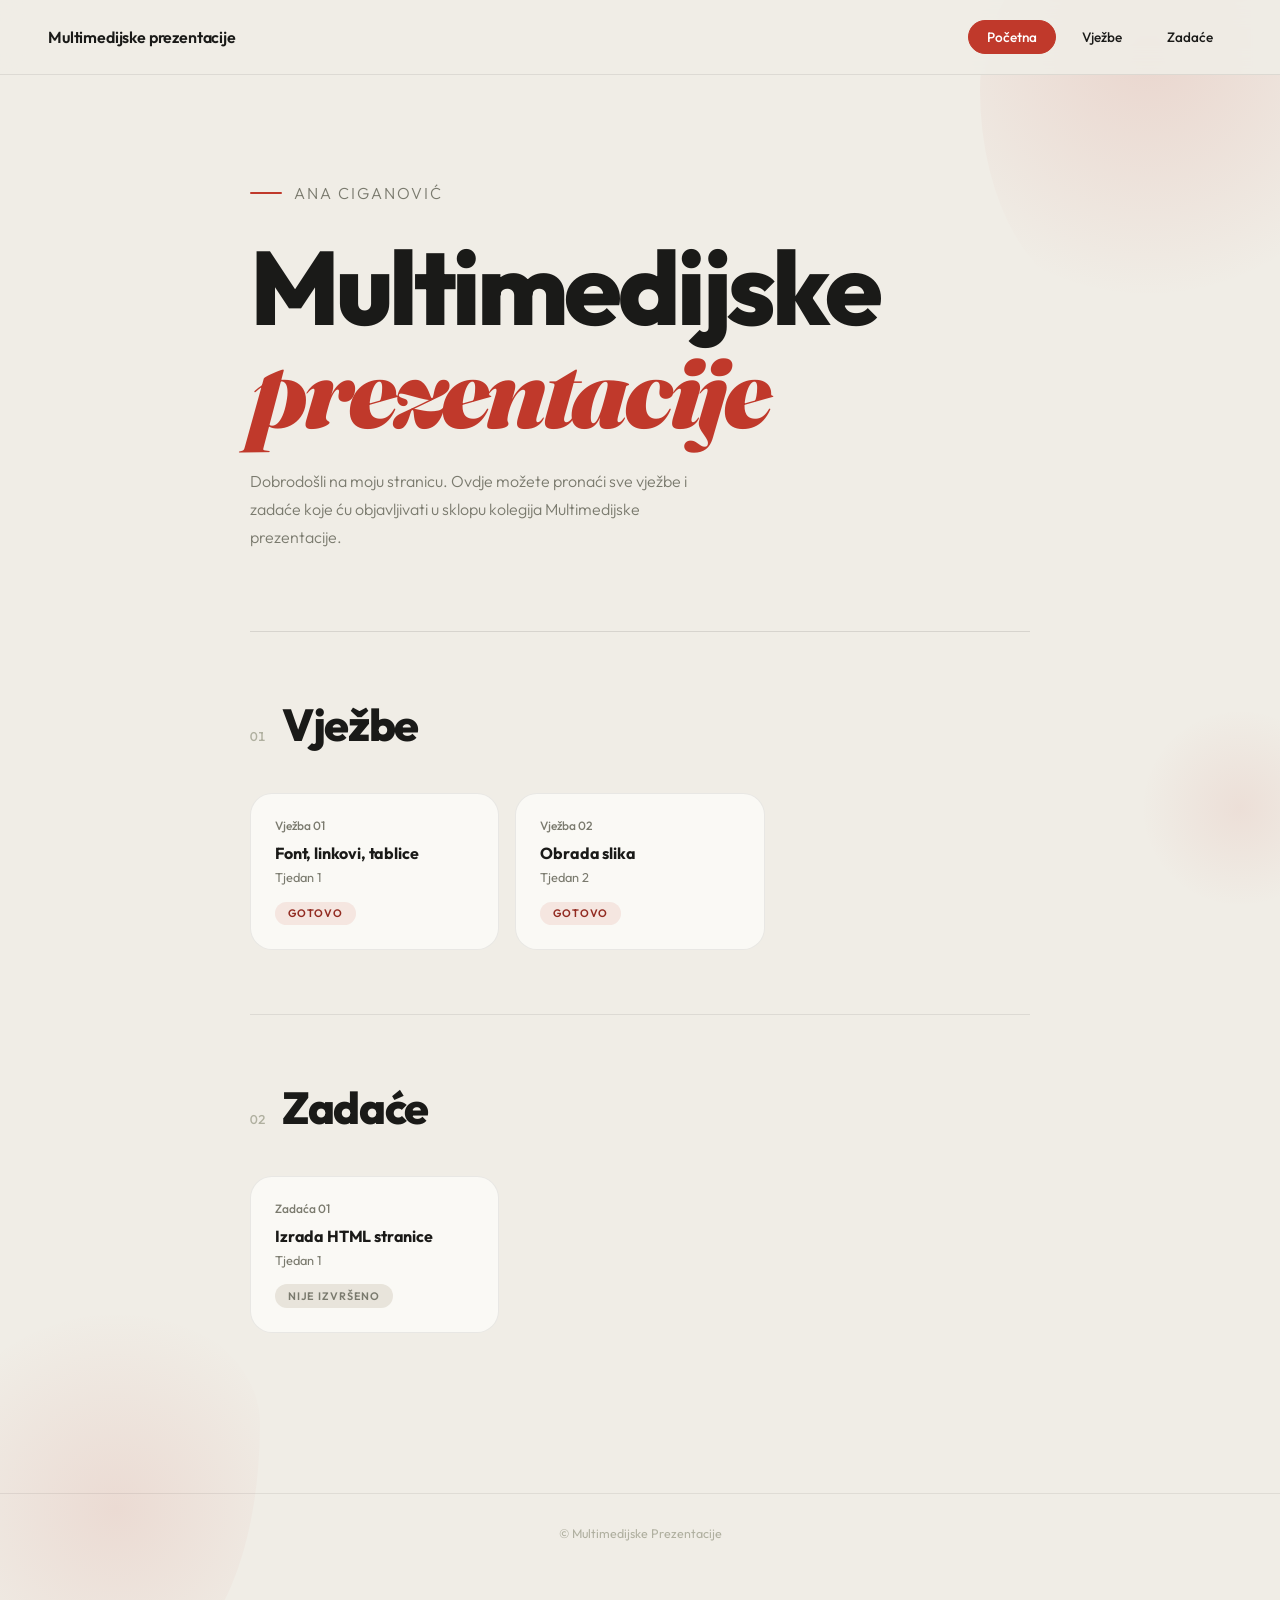
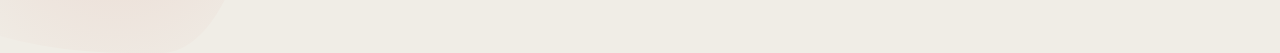
==== index.html @ cb4bab55 "Update index.html" ====
<!doctype html>
<html lang="hr">
<head>
  <meta charset="utf-8" />
  <meta name="viewport" content="width=device-width,initial-scale=1" />
  <title>Multimedijske Prezentacije</title>
  <link rel="stylesheet" href="assets/css/style.css">
</head>
<body>

  <div class="shape shape-1"></div>
  <div class="shape shape-2"></div>
  <div class="shape shape-3"></div>

  <header class="site-header">
    <h1>Multimedijske prezentacije</h1>
    <nav>
      <a href="index.html" class="active">Početna</a>
      <a href="vjezbe/index.html">Vježbe</a>
      <a href="zadace/index.html">Zadaće</a>
    </nav>
  </header>

  <main>

    <div class="hero">
      <p class="hero-label">Ana Ciganović</p>
      <h2 class="hero-name">
        Multimedijske
        <span class="hero-name-italic">prezentacije</span>
      </h2>
      <p>Dobrodošli na moju stranicu. Ovdje možete pronaći sve vježbe i zadaće koje ću objavljivati u sklopu kolegija Multimedijske prezentacije.</p>
    </div>

    <div class="section">
      <div class="section-heading">
        <span class="section-num">01</span>
        <h2>Vježbe</h2>
      </div>
      <div class="cards-grid">
        <a href="vjezbe/vjezba1.html" class="card">
          <p class="card-number">Vježba 01</p>
          <h3>Font, linkovi, tablice</h3>
          <p class="card-meta">Tjedan 1</p>
          <span class="card-status status--gotovo">Gotovo</span>
        </a>
        <a href="vjezbe/vjezba2.html" class="card">
          <p class="card-number">Vježba 02</p>
          <h3>Obrada slika</h3>
          <p class="card-meta">Tjedan 2</p>
          <span class="card-status status--gotovo">Gotovo</span>
        </a>
        <!-- kopiraj gornji <a class="card"> blok za svaku novu vježbu -->
      </div>
    </div>

    <div class="section">
      <div class="section-heading">
        <span class="section-num">02</span>
        <h2>Zadaće</h2>
      </div>
      <div class="cards-grid">
        <a href="zadace/zadaca1.html" class="card">
          <p class="card-number">Zadaća 01</p>
          <h3>Izrada HTML stranice</h3>
          <p class="card-meta">Tjedan 1</p>
          <span class="card-status status--tijeku">Nije izvršeno</span>
        </a>
        <!-- kopiraj gornji <a class="card"> blok za svaku novu zadaću -->
      </div>
    </div>

  </main>

  <footer>
    <p>&copy; Multimedijske Prezentacije</p>
  </footer>

</body>
</html>
---- assets/css/style.css ----
@import url('https://fonts.googleapis.com/css2?family=Outfit:wght@300;400;500;600;700;800;900&family=Fraunces:ital,wght@0,400;0,700;1,400;1,700;1,900&display=swap');

*, *::before, *::after {
  box-sizing: border-box;
  margin: 0;
  padding: 0;
}

:root {
  --bg: #f0ede6;
  --bg2: #e8e4db;
  --red: #c0392b;
  --red-light: #e8d5d3;
  --red-dark: #922b21;
  --text: #1a1a18;
  --text-muted: #7a7a6e;
  --text-light: #b0b0a0;
  --white: #faf9f5;
  --radius: 14px;
  --radius-lg: 22px;
}

html { scroll-behavior: smooth; }

body {
  position: relative;
  font-family: 'Outfit', sans-serif;
  background-color: var(--bg);
  color: var(--text);
  min-height: 100vh;
  overflow-x: hidden;
}

/* ── DEKORATIVNI OBLICI ── */
.shape {
  position: absolute;
  pointer-events: none;
  z-index: 0;
}

.shape-1 {
  top: -120px;
  right: -120px;
  width: 420px;
  height: 420px;
  background: radial-gradient(ellipse at 40% 40%, rgba(192,57,43,0.13) 0%, transparent 70%);
  border-radius: 60% 40% 70% 30% / 50% 60% 40% 50%;
  animation: morph1 12s ease-in-out infinite;
}

.shape-2 {
  bottom: -80px;
  left: -100px;
  width: 360px;
  height: 360px;
  background: radial-gradient(ellipse at 60% 60%, rgba(192,57,43,0.1) 0%, transparent 65%);
  border-radius: 40% 60% 30% 70% / 60% 40% 70% 30%;
  animation: morph2 15s ease-in-out infinite;
}

.shape-3 {
  top: 45%;
  right: -60px;
  width: 200px;
  height: 200px;
  background: radial-gradient(ellipse, rgba(192,57,43,0.08) 0%, transparent 70%);
  border-radius: 50% 50% 40% 60% / 40% 60% 50% 50%;
  animation: morph1 10s ease-in-out infinite reverse;
}

@keyframes morph1 {
  0%, 100% { border-radius: 60% 40% 70% 30% / 50% 60% 40% 50%; }
  33%       { border-radius: 40% 60% 30% 70% / 70% 30% 60% 40%; }
  66%       { border-radius: 70% 30% 50% 50% / 40% 70% 30% 60%; }
}

@keyframes morph2 {
  0%, 100% { border-radius: 40% 60% 30% 70% / 60% 40% 70% 30%; }
  33%       { border-radius: 60% 40% 70% 30% / 30% 70% 40% 60%; }
  66%       { border-radius: 30% 70% 50% 50% / 60% 40% 60% 40%; }
}

/* ── HEADER ── */
.site-header {
  position: sticky;
  top: 0;
  z-index: 100;
  display: flex;
  align-items: center;
  justify-content: space-between;
  padding: 1.25rem 3rem;
  background: rgba(240, 237, 230, 0.88);
  backdrop-filter: blur(12px);
  border-bottom: 1px solid rgba(0,0,0,0.08);
}

.site-header h1 {
  font-family: 'Outfit', sans-serif;
  font-size: 1rem;
  font-weight: 600;
  color: var(--text);
  letter-spacing: -0.01em;
}

.site-header nav {
  display: flex;
  gap: 0.5rem;
}

.site-header nav a {
  font-family: 'Outfit', sans-serif;
  font-size: 0.85rem;
  font-weight: 500;
  color: var(--text);
  text-decoration: none;
  padding: 0.45rem 1.1rem;
  border-radius: 999px;
  background: transparent;
  border: 1.5px solid transparent;
  transition: all 0.22s ease;
}

.site-header nav a:hover {
  background: var(--red-light);
  border-color: rgba(192,57,43,0.2);
  color: var(--red-dark);
}

.site-header nav a.active {
  background: var(--red);
  color: #fff;
  border-color: var(--red);
}

/* ── MAIN ── */
main {
  position: relative;
  z-index: 1;
  max-width: 860px;
  margin: 0 auto;
  padding: 0 2.5rem 6rem;
}

/* ── HERO ── */
.hero {
  padding: 5rem 0;
  border-bottom: 1px solid rgba(0,0,0,0.1);
  animation: fadeUp 0.7s ease both;
}

.hero-label {
  display: flex;
  align-items: center;
  gap: 0.75rem;
  font-size: 0.72rem;
  font-weight: 600;
  letter-spacing: 0.13em;
  text-transform: uppercase;
  color: var(--text-muted);
  margin-bottom: 1.75rem;
}

.hero-label::before {
  content: '';
  display: block;
  width: 32px;
  height: 2px;
  background: var(--red);
  border-radius: 2px;
  flex-shrink: 0;
}

.hero-name {
  font-family: 'Outfit', sans-serif;
  font-size: clamp(3rem, 9vw, 6.5rem);
  font-weight: 800;
  line-height: 1.0;
  letter-spacing: -0.04em;
  color: var(--text);
}

.hero-name-italic {
  font-family: 'Fraunces', serif;
  font-style: italic;
  font-weight: 900;
  color: var(--red);
  display: block;
}

.hero p {
  font-size: 1rem;
  color: var(--text-muted);
  max-width: 440px;
  line-height: 1.75;
  margin-top: 1.5rem;
  font-weight: 300;
}

/* ── SEKCIJE ── */
.section {
  padding: 4rem 0;
  border-bottom: 1px solid rgba(0,0,0,0.08);
  animation: fadeUp 0.6s ease both;
}

.section:last-child { border-bottom: none; }

.section-heading {
  display: flex;
  align-items: baseline;
  gap: 1rem;
  margin-bottom: 2.5rem;
}

.section-num {
  font-size: 0.8rem;
  font-weight: 500;
  color: var(--text-light);
  font-variant-numeric: tabular-nums;
}

.section-heading h2 {
  font-family: 'Outfit', sans-serif;
  font-size: clamp(1.8rem, 4vw, 2.8rem);
  font-weight: 800;
  letter-spacing: -0.03em;
  color: var(--text);
}

/* ── KARTICE ── */
.cards-grid {
  display: grid;
  grid-template-columns: repeat(auto-fill, minmax(200px, 1fr));
  gap: 1rem;
}

.card {
  position: relative;
  background: var(--white);
  border: 1px solid rgba(0,0,0,0.07);
  border-radius: var(--radius-lg);
  padding: 1.5rem;
  text-decoration: none;
  color: var(--text);
  transition: transform 0.22s ease, box-shadow 0.22s ease, border-color 0.22s ease;
  animation: fadeUp 0.5s ease both;
}

.card:nth-child(1) { animation-delay: 0.05s; }
.card:nth-child(2) { animation-delay: 0.12s; }
.card:nth-child(3) { animation-delay: 0.19s; }
.card:nth-child(4) { animation-delay: 0.26s; }

.card:hover {
  transform: translateY(-3px);
  box-shadow: 0 8px 30px rgba(0,0,0,0.08);
  border-color: rgba(192,57,43,0.25);
}

.card-number {
  font-size: 0.75rem;
  font-weight: 500;
  color: var(--text-muted);
  margin-bottom: 0.6rem;
}

.card h3 {
  font-family: 'Outfit', sans-serif;
  font-size: 1rem;
  font-weight: 700;
  margin-bottom: 0.4rem;
  letter-spacing: -0.01em;
}

.card-meta {
  font-size: 0.8rem;
  color: var(--text-muted);
  font-weight: 400;
  margin-bottom: 1rem;
}

.card-status {
  display: inline-block;
  font-size: 0.68rem;
  font-weight: 600;
  letter-spacing: 0.08em;
  text-transform: uppercase;
  padding: 0.3rem 0.8rem;
  border-radius: 999px;
}

.status--tijeku {
  background: var(--bg2);
  color: var(--text-muted);
}

.status--gotovo {
  background: rgba(192,57,43,0.1);
  color: var(--red-dark);
}

/* ── PAGE HEADER (podstranice) ── */
.page-header {
  padding: 3.5rem 0 2.5rem;
  border-bottom: 1px solid rgba(0,0,0,0.08);
  margin-bottom: 2.5rem;
  animation: fadeUp 0.5s ease both;
}

.back-link {
  display: inline-flex;
  align-items: center;
  gap: 0.4rem;
  font-size: 0.8rem;
  font-weight: 500;
  color: var(--text-muted);
  text-decoration: none;
  margin-bottom: 1.25rem;
  transition: color 0.2s;
}

.back-link:hover { color: var(--red); }

.page-header h2 {
  font-family: 'Outfit', sans-serif;
  font-size: clamp(1.6rem, 4vw, 2.5rem);
  font-weight: 800;
  letter-spacing: -0.03em;
}

.page-tag {
  display: inline-block;
  font-size: 0.72rem;
  font-weight: 600;
  letter-spacing: 0.08em;
  text-transform: uppercase;
  padding: 0.3rem 0.85rem;
  border-radius: 999px;
  margin-top: 0.75rem;
}

.tag--vjezba {
  background: rgba(192,57,43,0.1);
  color: var(--red-dark);
}

.tag--zadaca {
  background: var(--bg2);
  color: var(--text-muted);
}

/* ── CONTENT ── */
.content {
  line-height: 1.8;
  font-size: 1rem;
  animation: fadeUp 0.6s 0.1s ease both;
}

.content h3 {
  font-family: 'Outfit', sans-serif;
  font-size: 1.1rem;
  font-weight: 700;
  margin: 2rem 0 0.7rem;
  letter-spacing: -0.01em;
}

.content p { margin-bottom: 1rem; color: var(--text-muted); }
.content ul, .content ol { padding-left: 1.5rem; margin-bottom: 1rem; color: var(--text-muted); }
.content li { margin-bottom: 0.4rem; }

.content code {
  font-size: 0.875em;
  background: var(--bg2);
  border: 1px solid rgba(0,0,0,0.08);
  padding: 0.15em 0.5em;
  border-radius: 6px;
  color: var(--red-dark);
  font-family: 'Courier New', monospace;
}

.content pre {
  background: var(--text);
  border-radius: var(--radius);
  padding: 1.25rem 1.5rem;
  overflow-x: auto;
  margin: 1.5rem 0;
}

.content pre code {
  background: none;
  border: none;
  padding: 0;
  font-size: 0.875rem;
  color: #f0ede6;
}

/* ── FOOTER ── */
footer {
  position: relative;
  z-index: 1;
  text-align: center;
  padding: 2rem;
  font-size: 0.78rem;
  color: var(--text-light);
  border-top: 1px solid rgba(0,0,0,0.07);
}

/* ── ANIMACIJE ── */
@keyframes fadeUp {
  from { opacity: 0; transform: translateY(18px); }
  to   { opacity: 1; transform: translateY(0); }
}

/* ── MOBILNA PRILAGODBA ── */
@media (max-width: 640px) {
  .site-header { padding: 1rem 1.25rem; }
  main { padding: 0 1.25rem 4rem; }
  .hero { padding: 3rem 0; }
  .cards-grid { grid-template-columns: 1fr; }
  .shape-1 { width: 250px; height: 250px; top: -60px; right: -60px; }
  .shape-2 { width: 200px; height: 200px; }
}
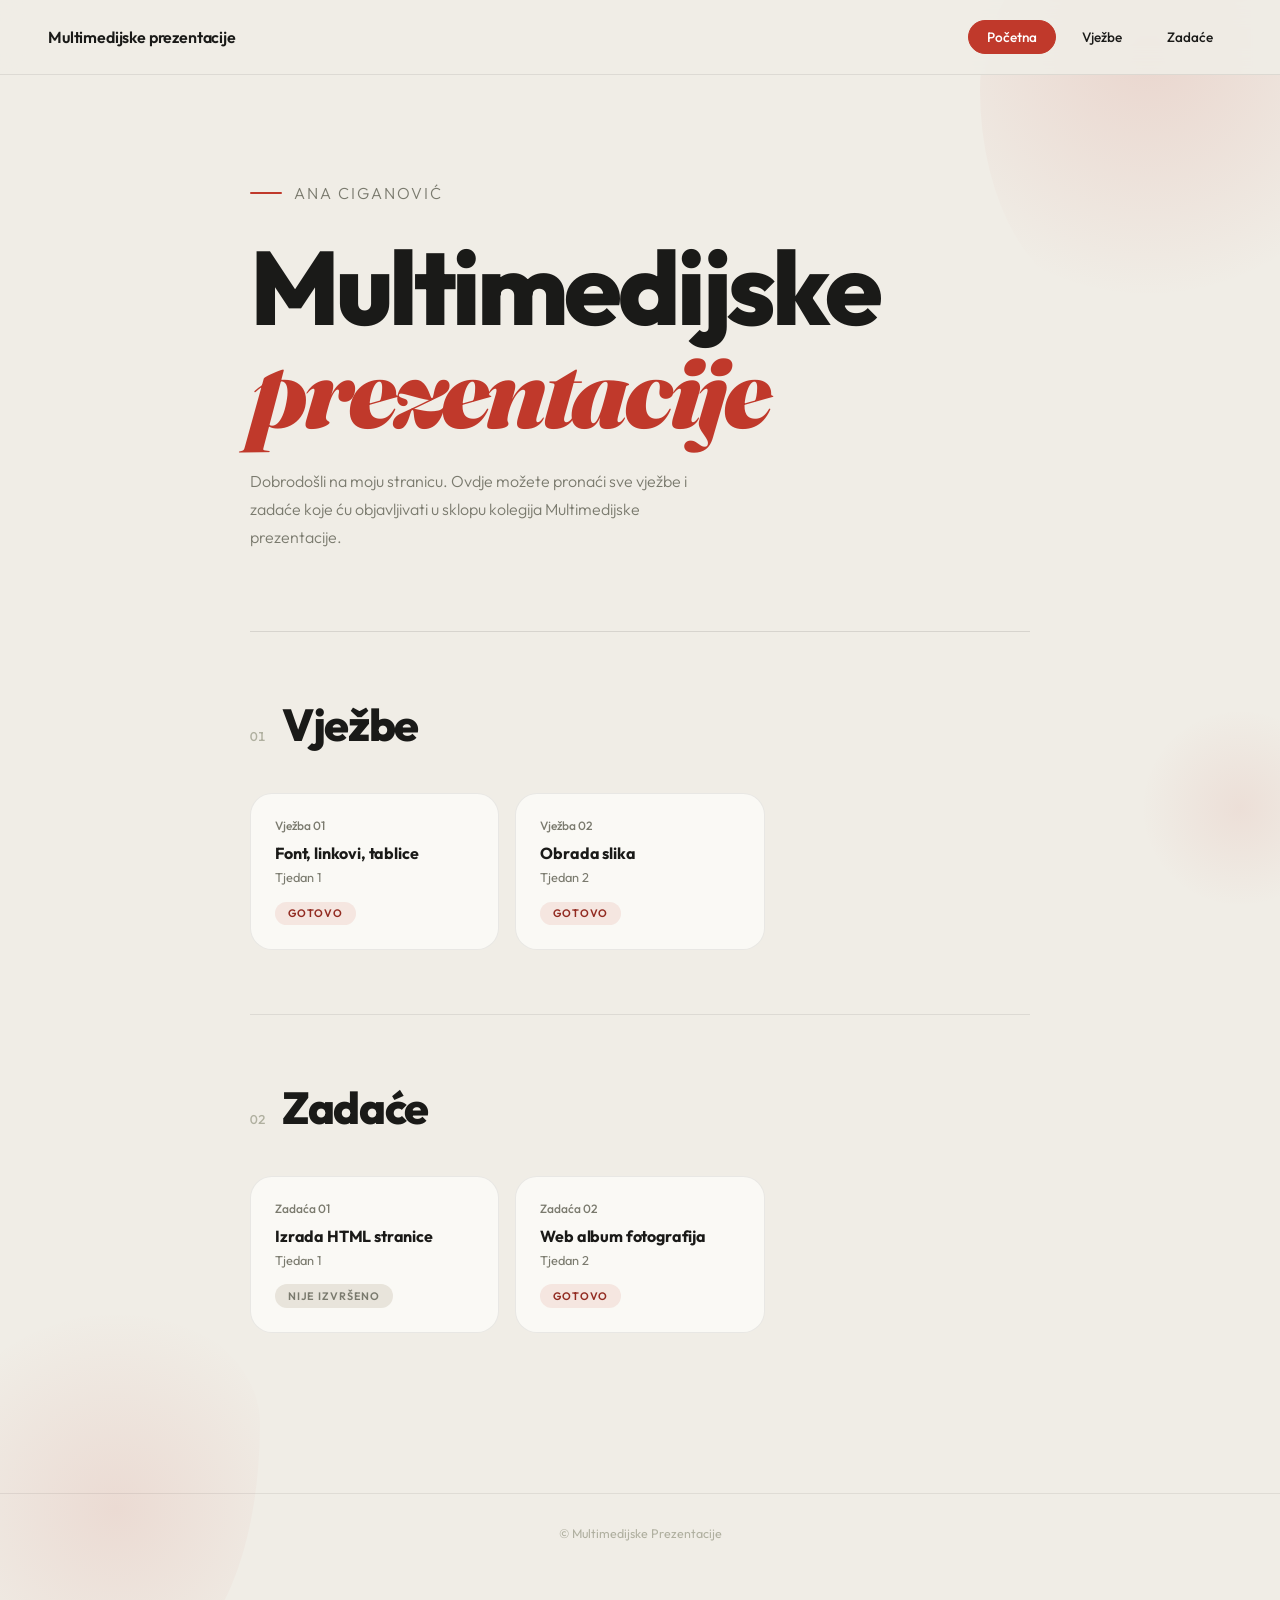
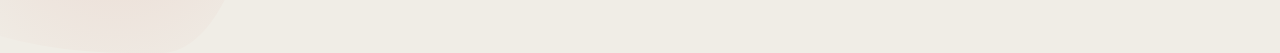
==== commit 726b5ab0: "Update index.html" ====
--- a/index.html
+++ b/index.html
@@ -44,7 +44,7 @@
           <p class="card-meta">Tjedan 1</p>
           <span class="card-status status--gotovo">Gotovo</span>
         </a>
-        <a href="vjezbe/vjezba2.html" class="card">
+        <a href="vjezbe/vjezba2/vjezba2.html" class="card">
           <p class="card-number">Vježba 02</p>
           <h3>Obrada slika</h3>
           <p class="card-meta">Tjedan 2</p>
@@ -66,6 +66,12 @@
           <p class="card-meta">Tjedan 1</p>
           <span class="card-status status--tijeku">Nije izvršeno</span>
         </a>
+        <a href="zadace/zadaca2/zadaca2.html" class="card">
+          <p class="card-number">Zadaća 02</p>
+          <h3>Web album fotografija</h3>
+          <p class="card-meta">Tjedan 2</p>
+          <span class="card-status status--gotovo">Gotovo</span>
+        </a>
         <!-- kopiraj gornji <a class="card"> blok za svaku novu zadaću -->
       </div>
     </div>
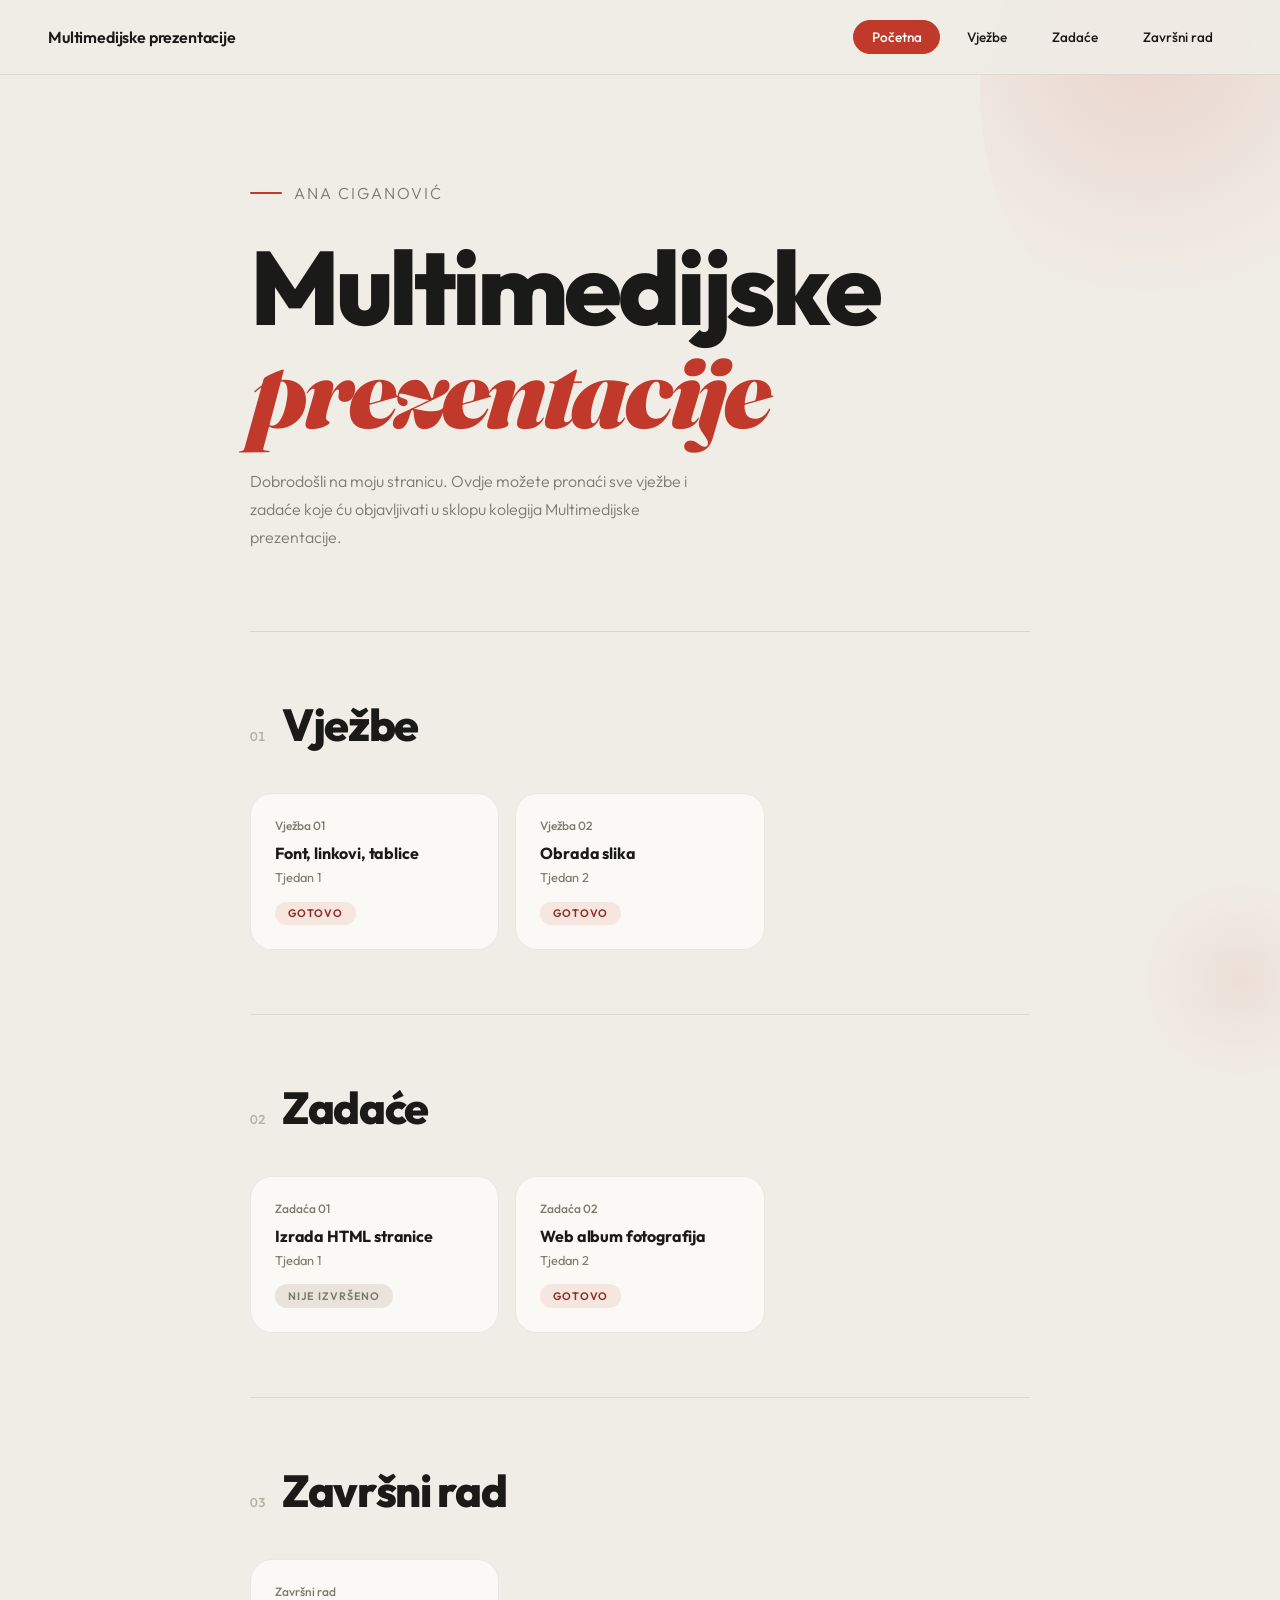
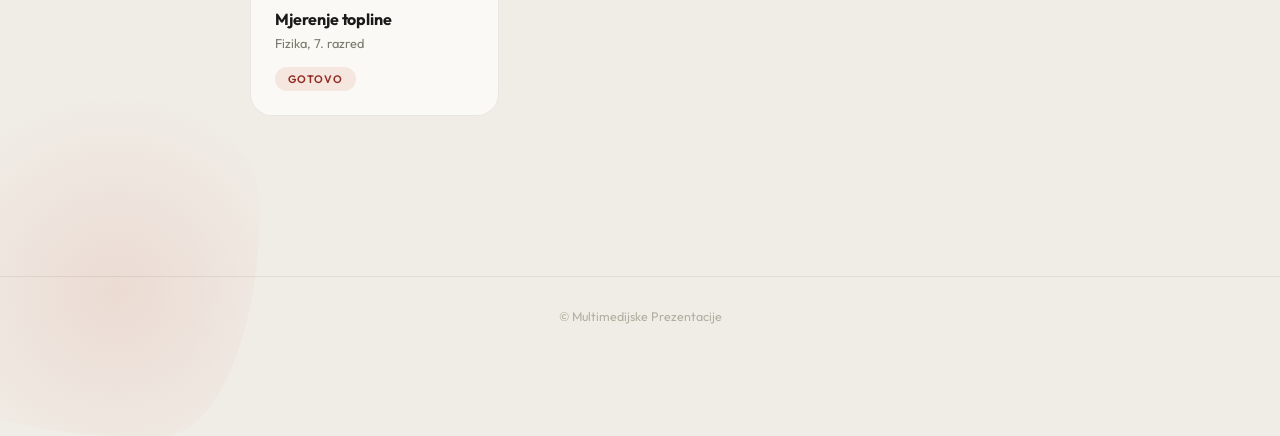
==== commit b3976be2: "Add link for Završni rad section in index.html" ====
--- a/index.html
+++ b/index.html
@@ -18,6 +18,7 @@
       <a href="index.html" class="active">Početna</a>
       <a href="vjezbe/index.html">Vježbe</a>
       <a href="zadace/index.html">Zadaće</a>
+      <a href="zavrsni-rad/index.html">Završni rad</a>
     </nav>
   </header>
 
@@ -72,9 +73,24 @@
           <p class="card-meta">Tjedan 2</p>
           <span class="card-status status--gotovo">Gotovo</span>
         </a>
-        <!-- kopiraj gornji <a class="card"> blok za svaku novu zadaću -->
+        </div>
+    </div>
+    
+    <div class="section">
+      <div class="section-heading">
+        <span class="section-num">03</span>
+        <h2>Završni rad</h2>
+      </div>
+      <div class="cards-grid">
+        <a href="zavrsni-rad/index.html" class="card">
+          <p class="card-number">Završni rad</p>
+          <h3>Mjerenje topline</h3>
+          <p class="card-meta">Fizika, 7. razred</p>
+          <span class="card-status status--gotovo">Gotovo</span>
+        </a>
       </div>
     </div>
+        <!-- kopiraj gornji <a class="card"> blok za svaku novu zadaću -->
 
   </main>
 
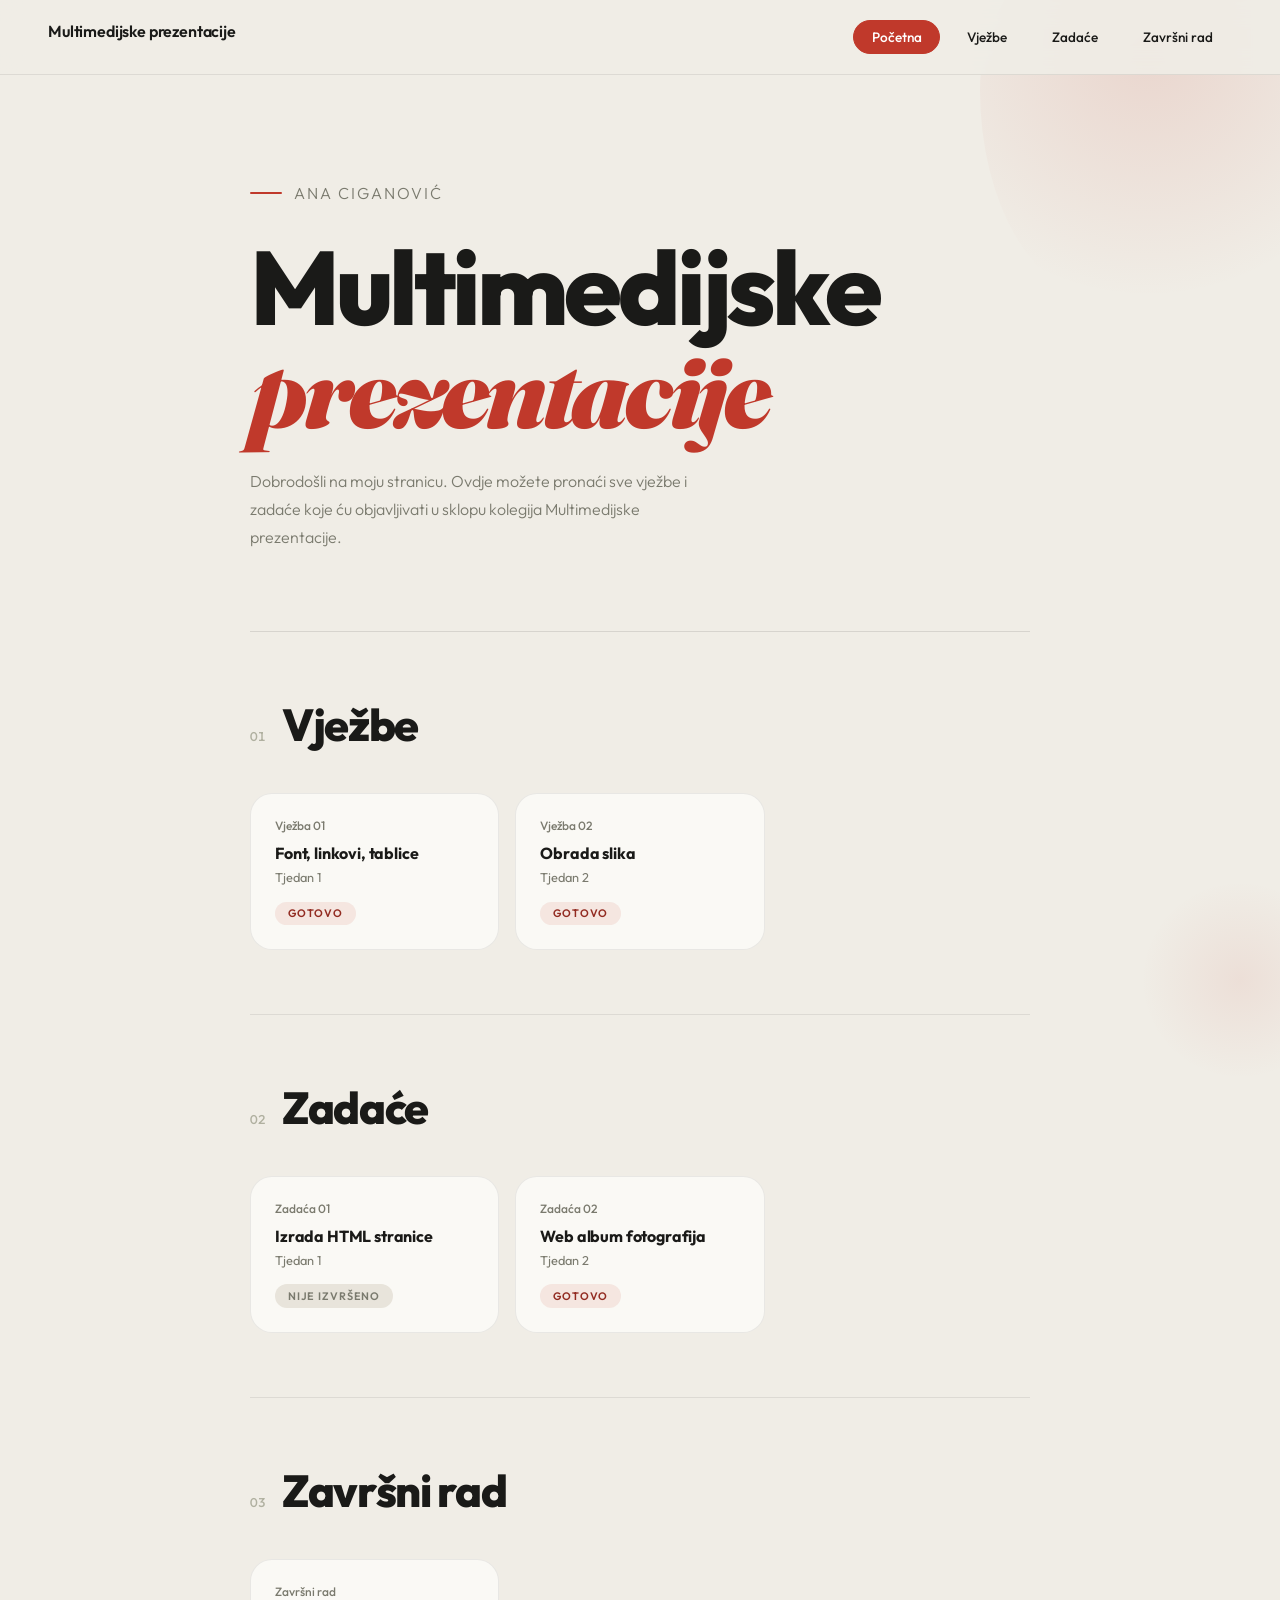
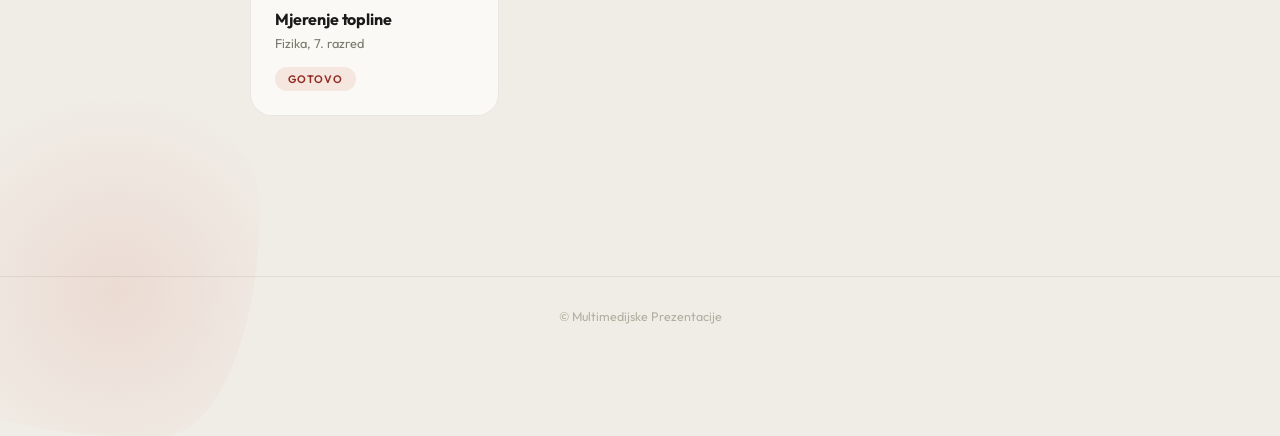
==== commit 02b50835: "Fix link case for Završni rad in navigation" ====
--- a/index.html
+++ b/index.html
@@ -18,7 +18,7 @@
       <a href="index.html" class="active">Početna</a>
       <a href="vjezbe/index.html">Vježbe</a>
       <a href="zadace/index.html">Zadaće</a>
-      <a href="zavrsni-rad/index.html">Završni rad</a>
+      <a href="Zavrsni rad/index.html">Završni rad</a>
     </nav>
   </header>
 
--- a/assets/css/style.css
+++ b/assets/css/style.css
@@ -420,3 +420,235 @@
   .shape-1 { width: 250px; height: 250px; top: -60px; right: -60px; }
   .shape-2 { width: 200px; height: 200px; }
 }
+
+/* ────────────────────────────────────────────────────────
+   DODATAK ZA motivacija.html (i slične podstranice s
+   horizontalni-meni / vertikalni-meni / glavni-okvir)
+   Dodaj ovo na kraj postojećeg style.css
+──────────────────────────────────────────────────────── */
+
+/* ── HEADER (bare <header>, koristi se umjesto .site-header) ── */
+header {
+  position: sticky;
+  top: 0;
+  z-index: 100;
+  padding: 1.25rem 3rem;
+  background: rgba(240, 237, 230, 0.88);
+  backdrop-filter: blur(12px);
+  border-bottom: 1px solid rgba(0,0,0,0.08);
+}
+
+header h1 {
+  font-family: 'Outfit', sans-serif;
+  font-size: 1.3rem;
+  font-weight: 700;
+  letter-spacing: -0.02em;
+  color: var(--text);
+  margin-bottom: 0.75rem;
+}
+
+/* ── HORIZONTALNI MENI (gornja navigacija) ── */
+.horizontalni-meni ul {
+  display: flex;
+  flex-wrap: wrap;
+  gap: 0.5rem;
+  list-style: none;
+}
+
+.horizontalni-meni a {
+  font-family: 'Outfit', sans-serif;
+  font-size: 0.85rem;
+  font-weight: 500;
+  color: var(--text);
+  text-decoration: none;
+  padding: 0.45rem 1.1rem;
+  border-radius: 999px;
+  border: 1.5px solid transparent;
+  transition: all 0.22s ease;
+}
+
+.horizontalni-meni a:hover {
+  background: var(--red-light);
+  border-color: rgba(192,57,43,0.2);
+  color: var(--red-dark);
+}
+
+.horizontalni-meni a.aktivno {
+  background: var(--red);
+  color: #fff;
+  border-color: var(--red);
+}
+
+/* ── GLAVNI OKVIR (dvostupčani layout: bočni meni + sadržaj) ── */
+.glavni-okvir {
+  position: relative;
+  z-index: 1;
+  display: flex;
+  align-items: flex-start;
+  gap: 2.5rem;
+  max-width: 1100px;
+  margin: 0 auto;
+  padding: 3rem 2.5rem 6rem;
+}
+
+/* ── VERTIKALNI MENI (bočna navigacija) ── */
+.vertikalni-meni {
+  flex: 0 0 220px;
+  position: sticky;
+  top: 6rem;
+  background: var(--white);
+  border: 1px solid rgba(0,0,0,0.07);
+  border-radius: var(--radius-lg);
+  padding: 1.5rem;
+}
+
+.vertikalni-meni h2 {
+  font-family: 'Outfit', sans-serif;
+  font-size: 0.75rem;
+  font-weight: 600;
+  letter-spacing: 0.08em;
+  text-transform: uppercase;
+  color: var(--text-muted);
+  margin-bottom: 1rem;
+}
+
+.vertikalni-meni ul {
+  list-style: none;
+  display: flex;
+  flex-direction: column;
+  gap: 0.25rem;
+}
+
+.vertikalni-meni a {
+  display: block;
+  font-family: 'Outfit', sans-serif;
+  font-size: 0.88rem;
+  font-weight: 500;
+  color: var(--text-muted);
+  text-decoration: none;
+  padding: 0.55rem 0.75rem;
+  border-radius: 10px;
+  transition: all 0.2s ease;
+}
+
+.vertikalni-meni a:hover {
+  background: var(--bg2);
+  color: var(--text);
+}
+
+.vertikalni-meni a.aktivno {
+  background: var(--red-light);
+  color: var(--red-dark);
+  font-weight: 600;
+}
+
+/* ── MAIN SADRŽAJ (bare <main> unutar .glavni-okvir) ── */
+.glavni-okvir main {
+  flex: 1;
+  min-width: 0;
+  line-height: 1.8;
+  font-size: 1rem;
+}
+
+.glavni-okvir main h2 {
+  font-family: 'Outfit', sans-serif;
+  font-size: clamp(1.5rem, 3.5vw, 2.2rem);
+  font-weight: 800;
+  letter-spacing: -0.03em;
+  margin: 1.5rem 0 1rem;
+  color: var(--text);
+}
+
+.glavni-okvir main h3 {
+  font-family: 'Outfit', sans-serif;
+  font-size: 1.15rem;
+  font-weight: 700;
+  margin: 2rem 0 0.7rem;
+  letter-spacing: -0.01em;
+}
+
+.glavni-okvir main p {
+  margin-bottom: 1rem;
+  color: var(--text-muted);
+}
+
+.glavni-okvir main strong {
+  color: var(--text);
+  font-weight: 600;
+}
+
+.glavni-okvir main a {
+  color: var(--red-dark);
+  text-decoration: underline;
+  text-decoration-color: rgba(192,57,43,0.35);
+  text-underline-offset: 2px;
+}
+
+.glavni-okvir main a:hover {
+  text-decoration-color: var(--red-dark);
+}
+
+/* ── SLIKE / FIGURE ── */
+.glavni-okvir figure {
+  margin: 1.75rem 0;
+  background: var(--white);
+  border: 1px solid rgba(0,0,0,0.07);
+  border-radius: var(--radius-lg);
+  padding: 1rem;
+}
+
+.glavni-okvir figure img {
+  width: 100%;
+  border-radius: var(--radius);
+  display: block;
+}
+
+.glavni-okvir figcaption {
+  font-size: 0.82rem;
+  color: var(--text-muted);
+  margin-top: 0.75rem;
+  line-height: 1.6;
+}
+
+.glavni-okvir figcaption small {
+  display: block;
+  margin-top: 0.4rem;
+  color: var(--text-light);
+}
+
+/* ── VIDEO OMOT (responzivni YouTube embed, 16:9) ── */
+.video-omot {
+  position: relative;
+  width: 100%;
+  padding-top: 56.25%;
+  margin: 1.75rem 0;
+  border-radius: var(--radius-lg);
+  overflow: hidden;
+  border: 1px solid rgba(0,0,0,0.07);
+}
+
+.video-omot iframe {
+  position: absolute;
+  top: 0;
+  left: 0;
+  width: 100%;
+  height: 100%;
+  border: 0;
+}
+
+/* ── MOBILNA PRILAGODBA ── */
+@media (max-width: 768px) {
+  header { padding: 1rem 1.25rem; }
+
+  .glavni-okvir {
+    flex-direction: column;
+    padding: 2rem 1.25rem 4rem;
+    gap: 1.5rem;
+  }
+
+  .vertikalni-meni {
+    position: static;
+    flex: 1 1 auto;
+    width: 100%;
+  }
+}
